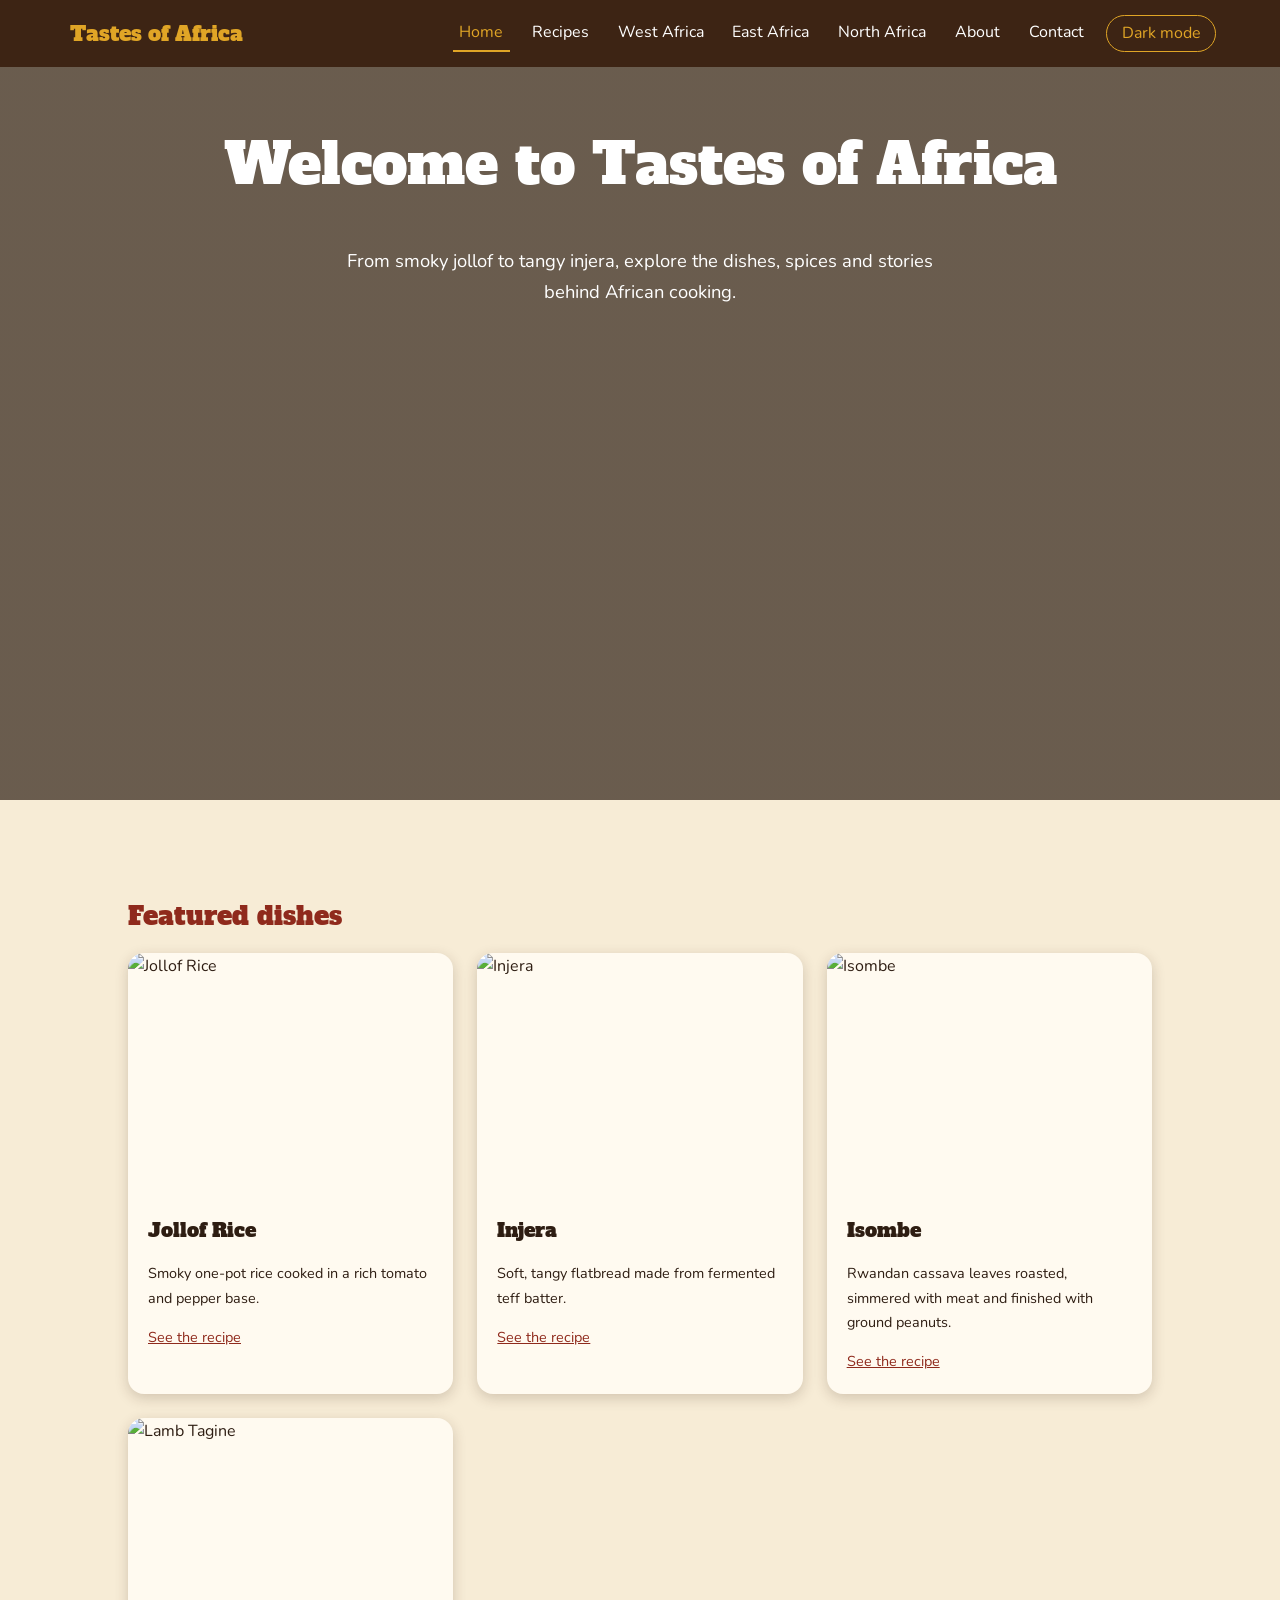
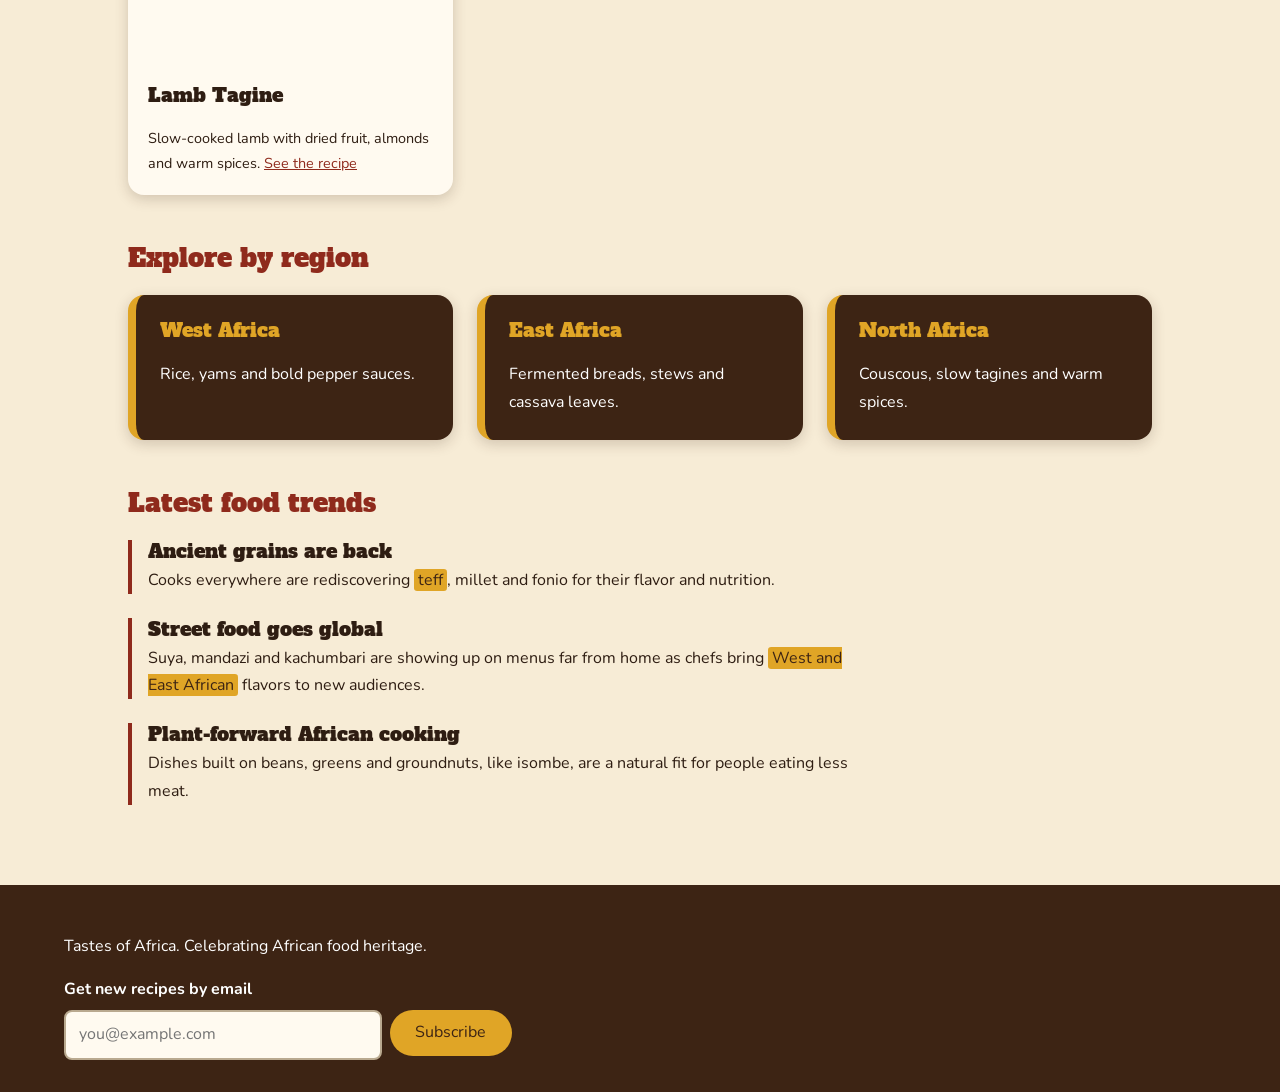
==== index.html @ 48e8ae09 "add my index.html file" ====
<!DOCTYPE html>
<html lang="en">
<head>
  <meta charset="UTF-8">
  <meta name="viewport" content="width=device-width, initial-scale=1">
  <title>Home | Tastes of Africa</title>
  <link rel="preconnect" href="https://fonts.googleapis.com">
  <link rel="preconnect" href="https://fonts.gstatic.com" crossorigin>
  <link href="https://fonts.googleapis.com/css2?family=Alfa+Slab+One&family=Nunito:wght@400;600;700&display=swap" rel="stylesheet">
  <link rel="stylesheet" href="styles.css">
</head>
<body>
  <header>
    <nav>
      <a class="logo" href="index.html">Tastes of Africa</a>
      <a href="index.html" class="active">Home</a>
      <a href="recipes.html">Recipes</a>
      <a href="west-africa.html">West Africa</a>
      <a href="east-africa.html">East Africa</a>
      <a href="north-africa.html">North Africa</a>
      <a href="about.html">About</a>
      <a href="contact.html">Contact</a>
      <button id="theme-toggle" type="button">Dark mode</button>
    </nav>
  </header>
  <section class="hero">
    <h1>Welcome to Tastes of Africa</h1>
    <p>From smoky jollof to tangy injera, explore the dishes, spices and stories behind African cooking.</p>
    <div class="video">
      <iframe src="https://www.youtube.com/embed/1zyDUkdVZ0E" title="An introduction to African food culture" loading="lazy" allowfullscreen></iframe>
    </div>
  </section>
  <main>
    <section>
      <h2>Featured dishes</h2>
      <div class="cards">
        <figure class="card">
          <img src="images/jollof.jpg" alt="Jollof Rice">
          <figcaption>
            <h3>Jollof Rice</h3>
            <p>Smoky one-pot rice cooked in a rich tomato and pepper base.</p>
            <a href="jollof-rice.html">See the recipe</a>
          </figcaption>
        </figure>
        <figure class="card">
          <img src="images/injera.jpg" alt="Injera">
          <figcaption>
            <h3>Injera</h3>
            <p>Soft, tangy flatbread made from fermented teff batter.</p>
            <a href="injera.html">See the recipe</a>
          </figcaption>
        </figure>
        <figure class="card">
          <img src="images/isombe.jpg" alt="Isombe">
          <figcaption>
            <h3>Isombe</h3>
            <p>Rwandan cassava leaves roasted, simmered with meat and finished with ground peanuts.</p>
            <a href="isombe.html">See the recipe</a>
          </figcaption>
        </figure>
        <figure class="card">
          <img src="images/tagine.jpg" alt="Lamb Tagine">
          <figcaption>
            <h3>Lamb Tagine</h3>
            Slow-cooked lamb with dried fruit, almonds and warm spices.
            <a href="tagine.html">See the recipe</a>
          </figcaption>
        </figure>
      </div>
    </section>

    <section>
      <h2>Explore by region</h2>
      <div class="cards">
        <a class="region-link" href="west-africa.html"><h3>West Africa</h3><p>Rice, yams and bold pepper sauces.</p></a>
        <a class="region-link" href="east-africa.html"><h3>East Africa</h3><p>Fermented breads, stews and cassava leaves.</p></a>
        <a class="region-link" href="north-africa.html"><h3>North Africa</h3><p>Couscous, slow tagines and warm spices.</p></a>
      </div>
    </section>

    <section>
      <h2>Latest food trends</h2>
      <article class="trend">
        <h3>Ancient grains are back</h3>
        <p>Cooks everywhere are rediscovering <mark>teff</mark>, millet and fonio for their flavor and nutrition.</p>
      </article>
      <article class="trend">
        <h3>Street food goes global</h3>
        <p>Suya, mandazi and kachumbari are showing up on menus far from home as chefs bring <mark>West and East African</mark> flavors to new audiences.</p>
      </article>
      <article class="trend">
        <h3>Plant-forward African cooking</h3>
        <p>Dishes built on beans, greens and groundnuts, like isombe, are a natural fit for people eating less meat.</p>
      </article>
    </section>
  </main>
  <footer>
    <p>Tastes of Africa. Celebrating African food heritage.</p>
    <form id="newsletter-form">
      <label for="newsletter-email">Get new recipes by email</label>
      <div class="inline">
        <input type="email" id="newsletter-email" name="email" placeholder="you@example.com" required>
        <button type="submit">Subscribe</button>
      </div>
    </form>
  </footer>
  <script src="script.js"></script>
</body>
</html>
---- styles.css ----
:root {
  --red: #8f2a1c;
  --gold: #e0a526;
  --brown: #3d2414;
  --bg: #f7ecd6;
  --card: #fffaf0;
  --text: #2e1d12;
  --shadow: 0 4px 14px rgba(61, 36, 20, 0.2);
}

body.dark {
  --bg: #1d140e;
  --card: #2b1e16;
  --text: #f3e6d3;
  --shadow: 0 4px 14px rgba(0, 0, 0, 0.5);
}

* {
  box-sizing: border-box;
}

html {
  font-size: 100%;
}

body {
  margin: 0;
  font-family: "Nunito", sans-serif;
  line-height: 1.7;
  background: var(--bg);
  color: var(--text);
}

h1, h2, h3 {
  font-family: "Alfa Slab One", serif;
  font-weight: 400;
  line-height: 1.2;
}

h1 { font-size: 2.2rem; }
h2 { font-size: 1.6rem; color: var(--red); }
h3 { font-size: 1.2rem; }

body.dark h2, body.dark a { color: var(--gold); }

img {
  max-width: 100%;
  height: auto;
  display: block;
}

a { color: var(--red); }

header {
  background: var(--brown);
  position: sticky;
  top: 0;
  z-index: 10;
}

nav {
  display: flex;
  flex-wrap: wrap;
  align-items: center;
  gap: 0.25rem 1rem;
  padding: 0.75rem 5%;
}

nav a {
  color: #fff;
  text-decoration: none;
  padding: 0.25rem 0.4rem;
  border-bottom: 2px solid transparent;
  transition: color 0.2s, border-color 0.2s;
}

body.dark nav a { color: #fff; }

nav a:hover,
nav a.active {
  color: var(--gold);
  border-bottom-color: var(--gold);
}

nav .logo {
  font-family: "Alfa Slab One", serif;
  font-size: 1.3rem;
  color: var(--gold);
  margin-right: auto;
  border-bottom: none;
}

#theme-toggle {
  background: none;
  color: var(--gold);
  border: 1px solid var(--gold);
  border-radius: 2rem;
  padding: 0.25rem 0.9rem;
  font: inherit;
  cursor: pointer;
}

#theme-toggle:hover {
  background: var(--gold);
  color: var(--brown);
}

main {
  max-width: 72rem;
  margin: 0 auto;
  padding: 2rem 5%;
}

section {
  margin-bottom: 3rem;
}

mark {
  background: var(--gold);
  color: var(--brown);
  padding: 0 0.25rem;
  border-radius: 0.2rem;
}

.hero {
  background:
    linear-gradient(rgba(30, 15, 5, 0.65), rgba(30, 15, 5, 0.65)),
    url("images/hero.jpg") center / cover;
  color: #fff;
  text-align: center;
  padding: 4rem 5%;
}

.hero h1 {
  font-size: clamp(2rem, 6vw, 3.5rem);
  margin-top: 0;
}

.hero p {
  max-width: 40rem;
  margin: 0 auto 2rem;
  font-size: 1.15rem;
}

.video {
  position: relative;
  aspect-ratio: 16 / 9;
  max-width: 44rem;
  margin: 0 auto;
}

.video iframe {
  position: absolute;
  inset: 0;
  width: 100%;
  height: 100%;
  border: 0;
  border-radius: 0.75rem;
}

.map iframe {
  width: 100%;
  height: 22rem;
  border: 0;
  border-radius: 0.75rem;
}

.cards {
  display: grid;
  grid-template-columns: repeat(auto-fit, minmax(16rem, 1fr));
  gap: 1.5rem;
}

.card {
  background: var(--card);
  border-radius: 1rem;
  box-shadow: var(--shadow);
  overflow: hidden;
  margin: 0;
}

.card img {
  width: 100%;
  aspect-ratio: 4 / 3;
  object-fit: cover;
}

.card-body,
.card figcaption {
  padding: 1rem 1.25rem 1.25rem;
}

.card h3 { margin-top: 0; }

.region-link {
  background: var(--brown);
  color: #fff;
  text-decoration: none;
  padding: 1.5rem;
  border-radius: 1rem;
  box-shadow: var(--shadow);
  border-left: 0.5rem solid var(--gold);
}

.region-link:hover { background: var(--red); }
.region-link h3 { margin-top: 0; color: var(--gold); }
.region-link p { margin: 0; }

.trend {
  border-left: 0.3rem solid var(--red);
  padding-left: 1rem;
  margin-bottom: 1.5rem;
  max-width: 45rem;
}

.trend h3 { margin: 0 0 0.25rem; }
.trend p { margin: 0; }

.filters {
  display: flex;
  flex-wrap: wrap;
  gap: 0.5rem;
  margin: 1.5rem 0;
}

.filter-btn,
.fav,
form button {
  font: inherit;
  cursor: pointer;
  border-radius: 2rem;
  padding: 0.4rem 1.1rem;
}

.filter-btn {
  background: transparent;
  color: var(--text);
  border: 2px solid var(--red);
}

.filter-btn:hover,
.filter-btn.active {
  background: var(--red);
  color: #fff;
}

.fav {
  background: transparent;
  color: var(--text);
  border: 1px solid currentColor;
  margin-top: 0.5rem;
}

.fav.active {
  color: #d62828;
  border-color: #d62828;
}

.hidden { display: none; }

.recipe-img {
  width: 100%;
  max-height: 26rem;
  object-fit: cover;
  border-radius: 1rem;
  margin-bottom: 1.5rem;
}

.recipe section { margin-top: 2rem; margin-bottom: 0; }

.ingredients li { margin-bottom: 0.25rem; }

#servings {
  width: 5rem;
  margin-left: 0.5rem;
}

details {
  background: var(--card);
  border-radius: 0.75rem;
  padding: 0.75rem 1.25rem;
  box-shadow: var(--shadow);
}

summary {
  cursor: pointer;
  font-weight: 700;
}

details li { margin-bottom: 0.5rem; }

table {
  border-collapse: collapse;
  width: 100%;
  max-width: 28rem;
  background: var(--card);
}

th, td {
  text-align: left;
  padding: 0.6rem 0.9rem;
  border-bottom: 1px solid rgba(143, 42, 28, 0.3);
}

th { color: var(--red); }
body.dark th { color: var(--gold); }

.mission {
  background: var(--brown);
  color: #fff;
  padding: 1.5rem 2rem;
  border-radius: 1rem;
  border-left: 0.5rem solid var(--gold);
}

.mission h2 { color: var(--gold); margin-top: 0; }
.mission p { font-size: 1.15rem; margin-bottom: 0; }

form {
  display: flex;
  flex-direction: column;
  gap: 0.4rem;
  max-width: 34rem;
}

form label { font-weight: 700; margin-top: 0.6rem; }

input,
textarea {
  font: inherit;
  padding: 0.6rem 0.8rem;
  border: 2px solid #b9a98f;
  border-radius: 0.5rem;
  background: var(--card);
  color: var(--text);
}

input:focus,
textarea:focus {
  outline: none;
  border-color: var(--red);
  box-shadow: 0 0 0 3px rgba(224, 165, 38, 0.6);
}

form button {
  background: var(--red);
  color: #fff;
  border: none;
  margin-top: 1rem;
  align-self: flex-start;
  padding: 0.6rem 1.6rem;
}

form button:hover { background: var(--brown); }

.error { color: #c1121f; margin: 0; min-height: 1.4rem; }
body.dark .error { color: #ff8a8a; }

.confirmation {
  font-size: 1.3rem;
  background: var(--card);
  padding: 1.5rem;
  border-radius: 1rem;
  box-shadow: var(--shadow);
  max-width: 34rem;
}

footer {
  background: var(--brown);
  color: #fff;
  padding: 2rem 5%;
}

footer form { max-width: 28rem; }
footer form label { margin-top: 0; }
footer .inline { display: flex; gap: 0.5rem; }
footer .inline input { flex: 1; min-width: 0; }
footer form button { margin-top: 0; background: var(--gold); color: var(--brown); }

@media (max-width: 40rem) {
  h1 { font-size: 1.8rem; }
  nav { justify-content: center; }
  nav .logo { margin-right: 0; width: 100%; text-align: center; }
  .map iframe { height: 16rem; }
}

figure img {
  border-radius: 0.75rem;
}

figcaption {
  font-size: 0.9rem;
  margin-top: 0.4rem;
}
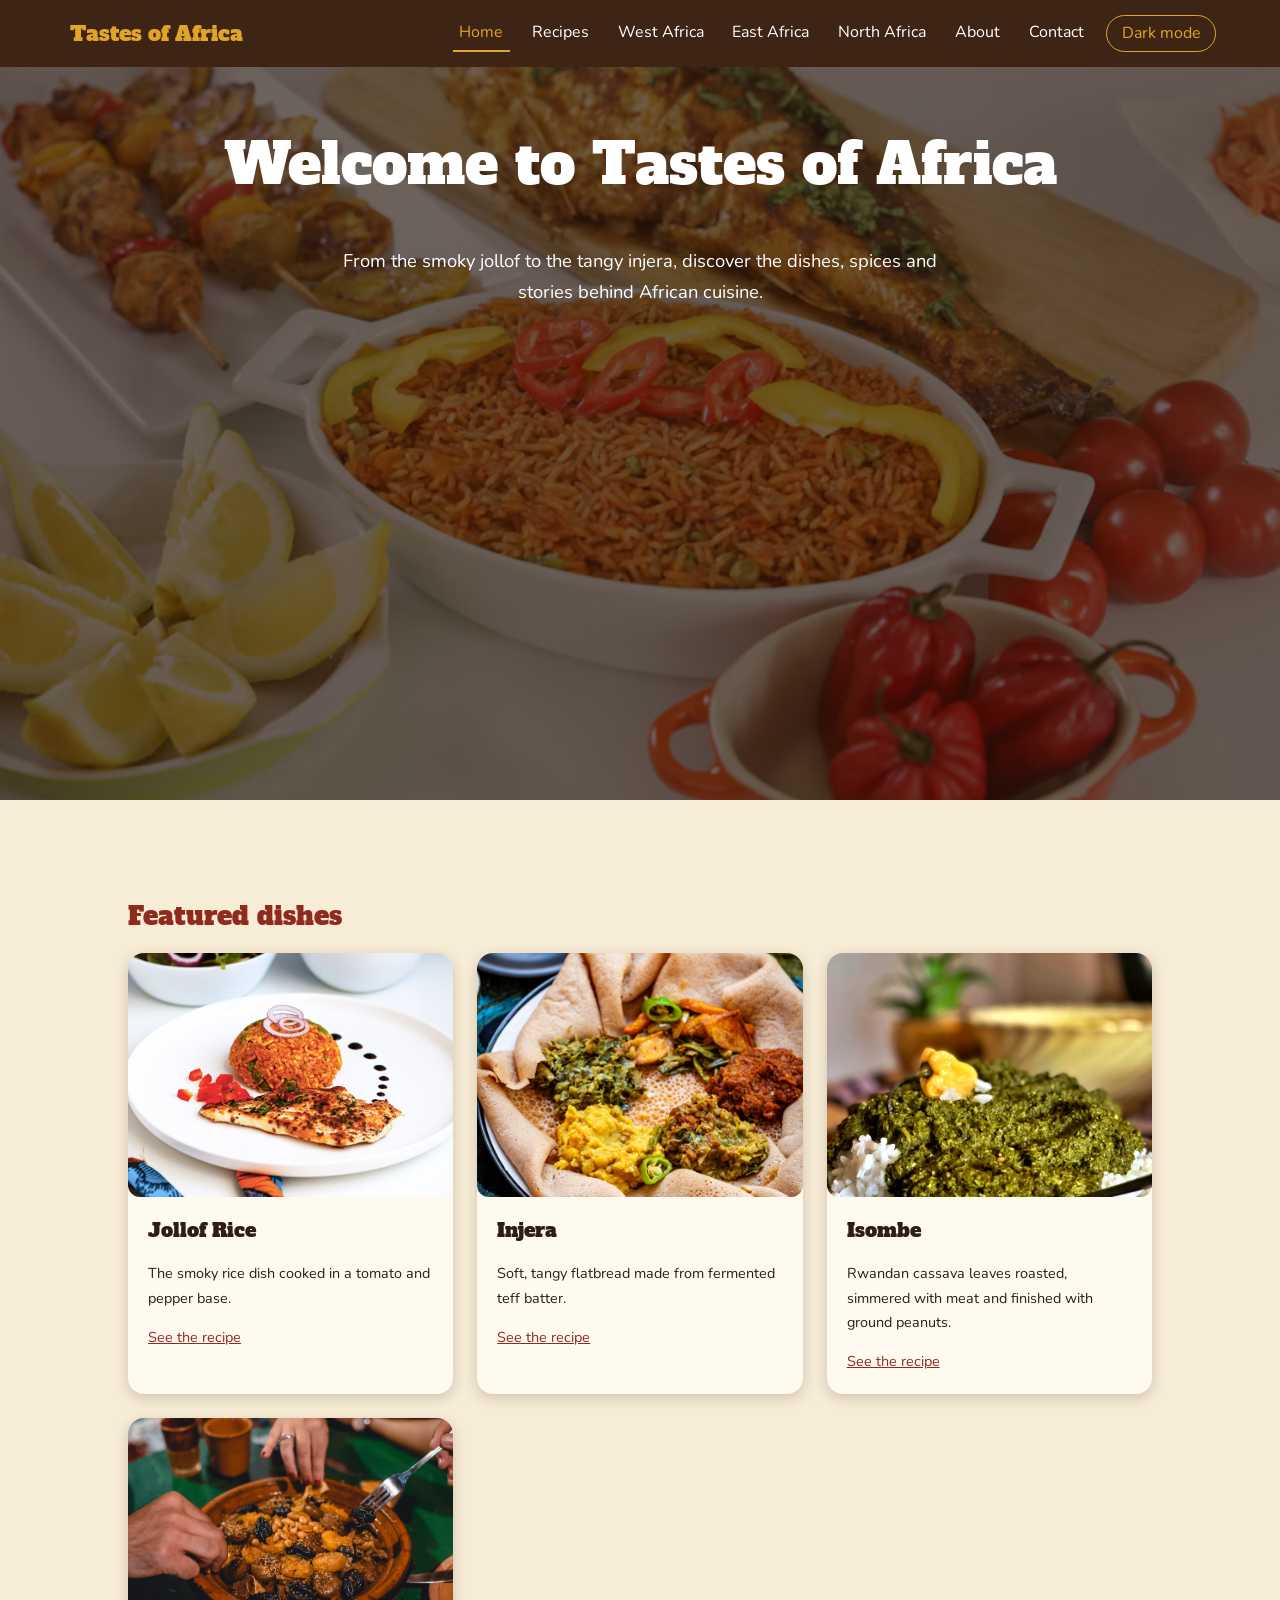
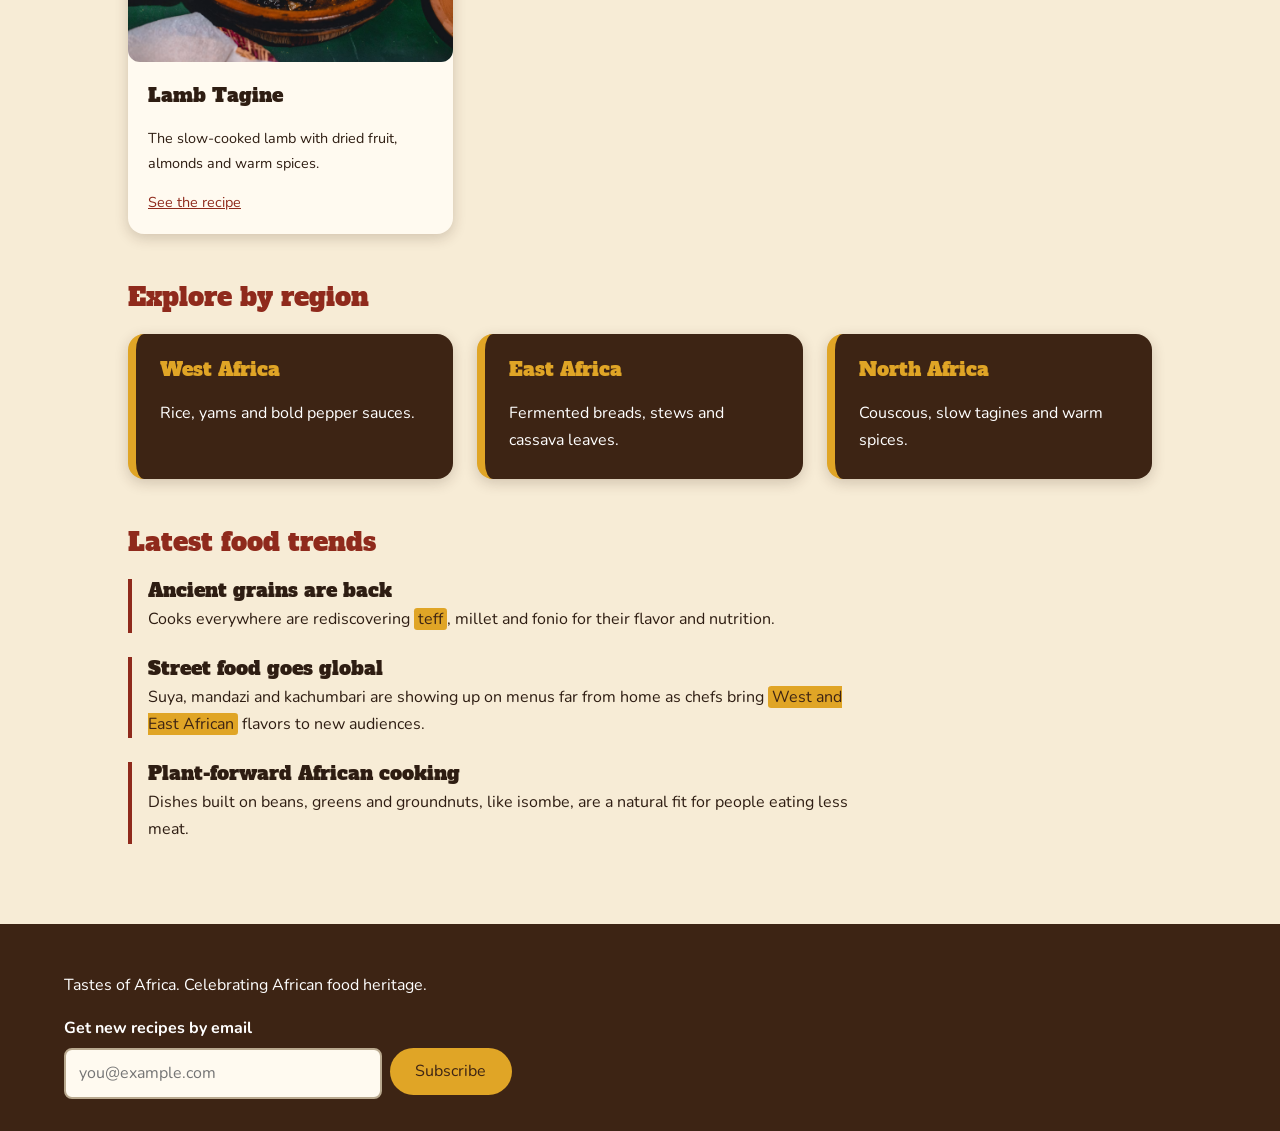
==== commit 0838be12: "add my changes" ====
--- a/index.html
+++ b/index.html
@@ -25,7 +25,7 @@
   </header>
   <section class="hero">
     <h1>Welcome to Tastes of Africa</h1>
-    <p>From smoky jollof to tangy injera, explore the dishes, spices and stories behind African cooking.</p>
+    <p>From the smoky jollof to the tangy injera, discover the dishes, spices and stories behind African cuisine.</p>
     <div class="video">
       <iframe src="https://www.youtube.com/embed/1zyDUkdVZ0E" title="An introduction to African food culture" loading="lazy" allowfullscreen></iframe>
     </div>
@@ -38,7 +38,7 @@
           <img src="images/jollof.jpg" alt="Jollof Rice">
           <figcaption>
             <h3>Jollof Rice</h3>
-            <p>Smoky one-pot rice cooked in a rich tomato and pepper base.</p>
+            <p>The smoky rice dish cooked in a tomato and pepper base.</p>
             <a href="jollof-rice.html">See the recipe</a>
           </figcaption>
         </figure>
@@ -62,7 +62,7 @@
           <img src="images/tagine.jpg" alt="Lamb Tagine">
           <figcaption>
             <h3>Lamb Tagine</h3>
-            Slow-cooked lamb with dried fruit, almonds and warm spices.
+            <p>The slow-cooked lamb with dried fruit, almonds and warm spices.</p>
             <a href="tagine.html">See the recipe</a>
           </figcaption>
         </figure>
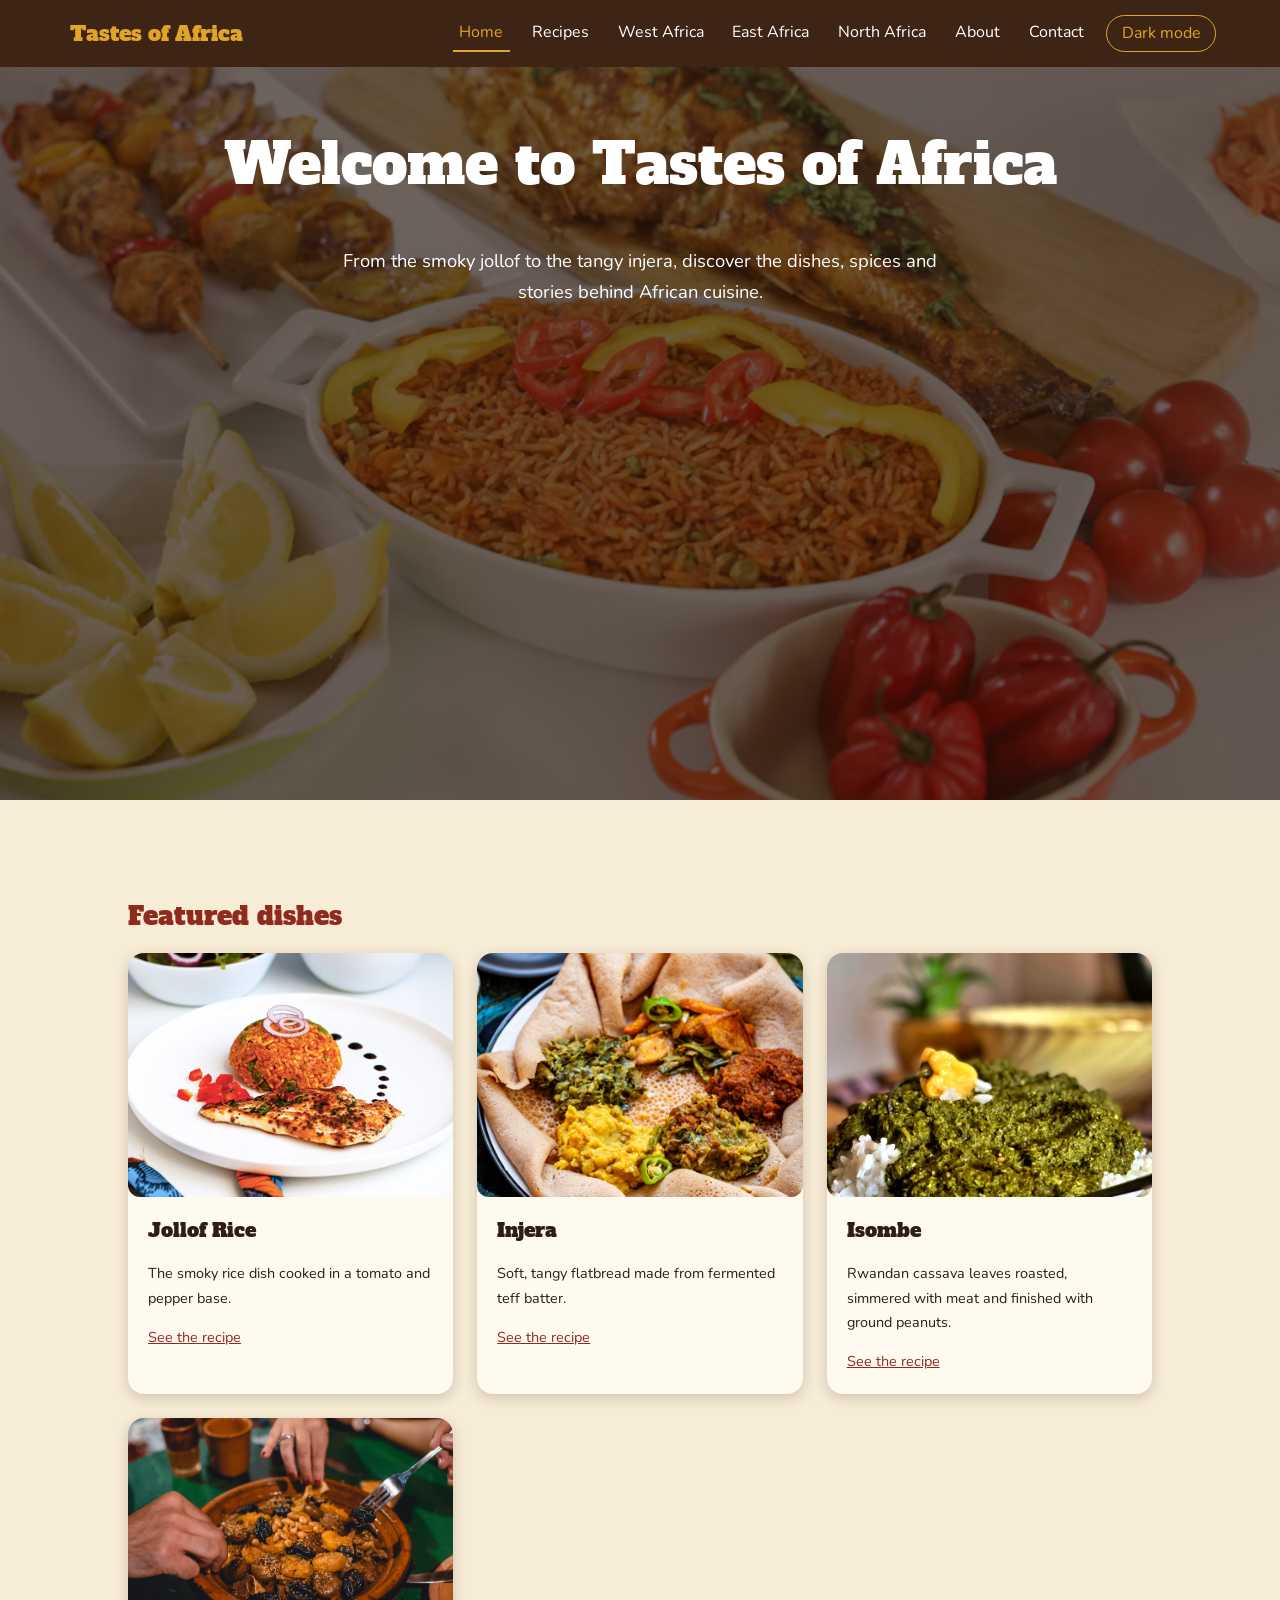
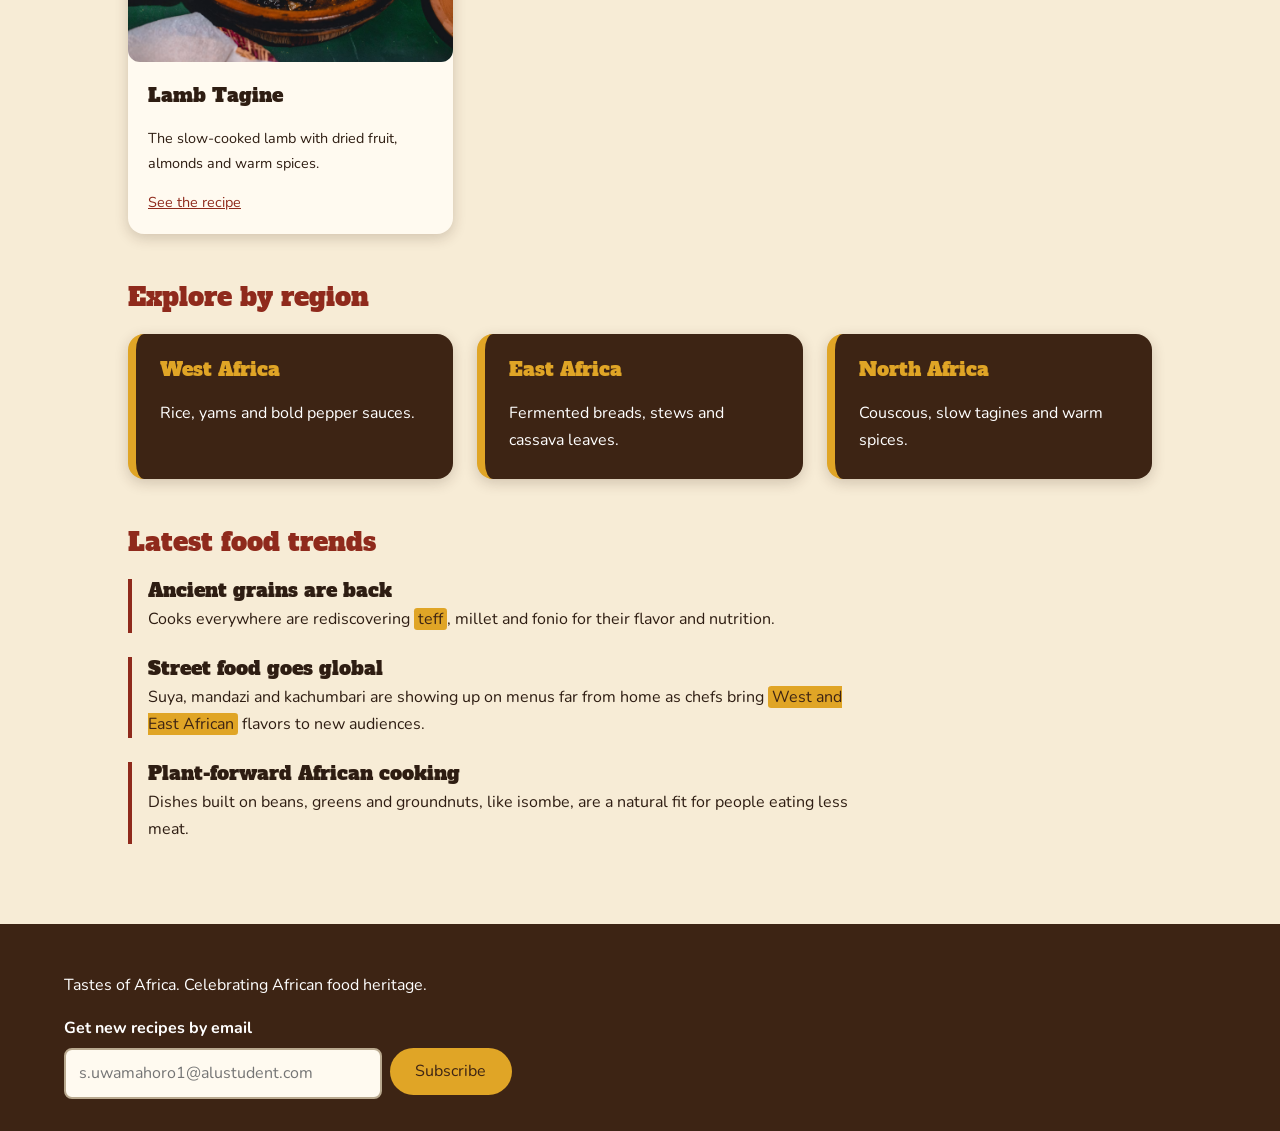
==== commit d7928f64: "add changes to my files" ====
--- a/index.html
+++ b/index.html
@@ -99,7 +99,7 @@
     <form id="newsletter-form">
       <label for="newsletter-email">Get new recipes by email</label>
       <div class="inline">
-        <input type="email" id="newsletter-email" name="email" placeholder="you@example.com" required>
+        <input type="email" id="newsletter-email" name="email" placeholder="s.uwamahoro1@alustudent.com" required>
         <button type="submit">Subscribe</button>
       </div>
     </form>
